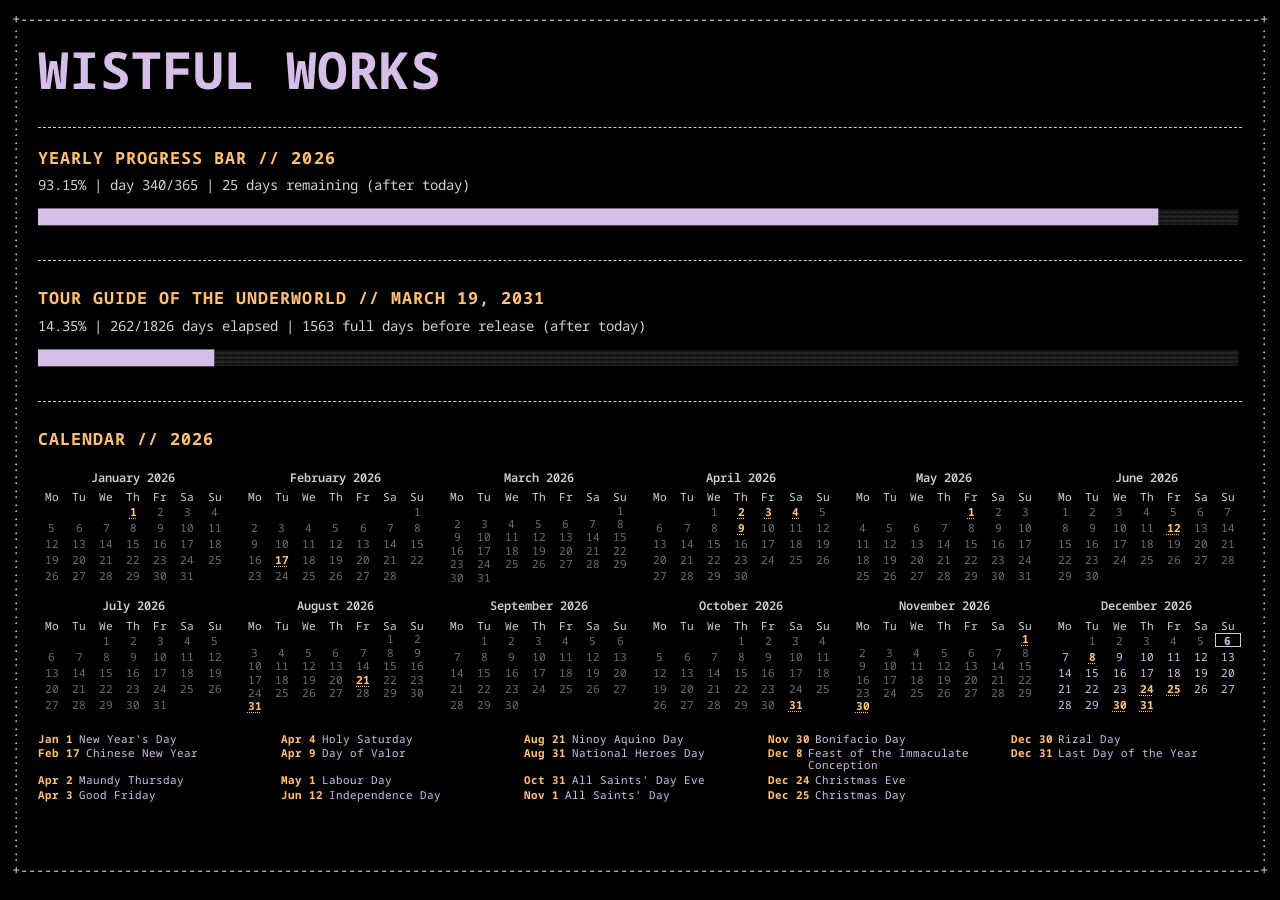
==== wistfulworks/index.html @ 4505aec5 "Add Wistful Works" ====
<!doctype html>
<html lang="en">
<head>
    <meta charset="utf-8">
    <meta name="viewport" content="width=device-width, initial-scale=1">
    <title>WIS✝FUL WORKS</title>
    <link rel="preconnect" href="https://fonts.googleapis.com">
    <link rel="preconnect" href="https://fonts.gstatic.com" crossorigin>
    <link href="https://fonts.googleapis.com/css2?family=Noto+Sans+Mono:wght@400;700&display=swap" rel="stylesheet">
    <link rel="stylesheet" href="styles.css">
    <script src="script.js" defer></script>
</head>
<body>
    <pre id="page-frame" aria-hidden="true"></pre>
    <main>
        <h1>WISTFUL WORKS</h1>
        <section class="year-section">
            <h2 id="year-title"></h2>
            <p id="year-details" class="details"></p>
            <div id="year-bar" class="bar" role="progressbar"
                 aria-label="Year progress" aria-valuemin="0" aria-valuemax="100"></div>
        </section>

        <section class="divided">
            <h2>TOUR GUIDE OF THE UNDERWORLD // MARCH 19, 2031</h2>
            <p id="game-details" class="details"></p>
            <div id="game-bar" class="bar" role="progressbar"
                 aria-label="Game progress" aria-valuemin="0" aria-valuemax="100"></div>
        </section>

        <section class="divided calendar-section">
            <h2 id="calendar-title"></h2>
            <div id="calendar"></div>
            <section class="holiday-section" aria-label="Philippine public holidays">
                <ul id="holiday-list" class="holiday-list" aria-label="2026 public holidays"></ul>
                <p id="holiday-status" class="holiday-status" role="status" hidden></p>
            </section>
        </section>
    </main>
</body>
</html>
---- wistfulworks/styles.css ----
:root {
    --background: #000000;
    --title: #d5bee7;
    --text: #ffc078;
    --muted: #d1d1d1;
    --line: #d1d1d1;
    --filled: #d5bee7;
    --empty: #6f6c6f;
    --calendar-date: #d5bee7;
    --holiday: #ffc078;
    --holiday-name: #d5bee7;
}

* {
    box-sizing: border-box;
}

html,
body {
    height: 100%;
    margin: 0;
}

body {
    background: var(--background);
    color: var(--text);
    font-family: "Noto Sans Mono", ui-monospace, SFMono-Regular, Menlo, Consolas, monospace;
    font-size: clamp(9px, min(1.2vw, 1.55dvh), 14px);
    line-height: 1.5;
}

#page-frame {
    position: fixed;
    z-index: 0;
    inset: 12px;
    margin: 0;
    color: var(--line);
    font: inherit;
    font-size: 1em;
    line-height: 1;
    pointer-events: none;
    user-select: none;
    white-space: pre;
}

main {
    position: relative;
    z-index: 1;
    display: flex;
    flex-direction: column;
    height: 100vh;
    height: 100dvh;
    padding: min(32px, 4dvh) min(48px, 3vw) min(18px, 2dvh);
}

h1 {
    min-height: min(51.2px, 6.4dvh);
    margin: min(12px, 1.5dvh) 0 min(32px, 3.5dvh);
    color: var(--title);
    font-size: 51.2px;
    font-weight: 700;
    line-height: 1;
}

.year-section {
    margin-top: 0;
    border-top: 1px dashed var(--line);
    padding-top: min(20px, 2.4dvh);
}

section {
    flex-shrink: 0;
    min-width: 0;
}

h2 {
    margin: 0 0 0.45em;
    font: inherit;
    font-size: 1.2em;
    font-weight: 700;
    letter-spacing: 0.06em;
    line-height: 1.2;
}

#calendar-title {
    margin-bottom: 1.2em;
}

.divided {
    margin-top: min(36px, 4dvh);
    border-top: 1px dashed var(--line);
    padding-top: min(28px, 3dvh);
}

.details {
    margin: 0;
    color: var(--muted);
    overflow-wrap: anywhere;
}

.bar {
    margin-top: 1em;
    font-size: min(1em, 2.6cqi);
    line-height: 1;
    white-space: nowrap;
    container-type: inline-size;
}

.bar .filled {
    color: var(--filled);
}

.bar .empty {
    color: var(--empty);
}

.calendar-section {
    display: flex;
    flex: 1;
    flex-direction: column;
    min-height: 0;
}

#calendar {
    display: grid;
    flex: 0 0 auto;
    grid-template-columns: repeat(6, minmax(0, 1fr));
    grid-template-rows: repeat(2, max-content);
    gap: min(14px, 1.5dvh) min(14px, 1vw);
    align-content: start;
    min-height: 0;
}

.holiday-section {
    display: flex;
    flex: 1;
    flex-direction: column;
    min-height: 0;
    margin-top: min(12px, 1.5dvh);
    padding-top: min(8px, 1dvh);
    padding-bottom: min(20px, 2.4dvh);
}

.holiday-list {
    display: grid;
    flex: 0 0 auto;
    grid-template-columns: repeat(5, minmax(0, 1fr));
    grid-template-rows: repeat(4, max-content);
    grid-auto-flow: column;
    align-items: start;
    gap: 0.25em min(12px, 1vw);
    margin: 0;
    padding: 0;
    list-style: none;
    font-size: 0.78em;
    line-height: 1.1;
}

.holiday-list li {
    display: flex;
    gap: 0.5em;
    min-width: 0;
}

.holiday-date {
    flex: 0 0 auto;
    color: var(--holiday);
    font-weight: 700;
}

.holiday-list li span:last-child {
    min-width: 0;
    color: var(--holiday-name);
    overflow-wrap: anywhere;
}

.holiday-status {
    margin: 0.4em 0 0;
    color: var(--muted);
    font-size: 0.75em;
}

.month {
    display: flex;
    flex-direction: column;
    min-width: 0;
    min-height: 0;
}

.month h3 {
    margin: 0 0 0.3em;
    color: var(--muted);
    font: inherit;
    font-size: 0.86em;
    font-weight: 600;
    text-align: center;
}

table {
    width: 100%;
    height: 100%;
    min-height: 0;
    border-collapse: collapse;
    table-layout: fixed;
    font-size: 0.8em;
    line-height: 1.2;
}

th,
td {
    padding: 0;
    text-align: center;
}

td {
    color: var(--calendar-date);
}

th {
    color: var(--muted);
    font-weight: normal;
}

.past {
    color: #6f6c6f;
}

.holiday {
    color: var(--holiday);
    font-weight: 700;
    text-decoration: underline dotted;
    text-underline-offset: 2px;
}

.today {
    font-weight: 700;
    outline: 1px solid var(--line);
    outline-offset: -2px;
}

@media (max-width: 1100px) {
    #calendar {
        grid-template-columns: repeat(4, minmax(0, 1fr));
        grid-template-rows: repeat(3, max-content);
    }

    .holiday-list {
        flex: 0 0 auto;
        grid-template-columns: repeat(3, minmax(0, 1fr));
        grid-template-rows: repeat(6, max-content);
        align-items: start;
        gap: 0.25em min(12px, 1vw);
    }

}

@media (max-width: 760px) {
    main {
        padding-top: min(24px, 3dvh);
    }

    #page-frame {
        display: none;
    }

    body {
        font-size: clamp(8px, min(2.4vw, 1.4dvh), 12px);
    }

    .divided {
        margin-top: min(24px, 2.5dvh);
        padding-top: min(20px, 2dvh);
    }

    #calendar {
        grid-template-columns: repeat(2, minmax(0, 1fr));
        grid-template-rows: repeat(6, max-content);
    }

    .holiday-list {
        flex: 0 0 auto;
        grid-template-columns: repeat(2, minmax(0, 1fr));
        grid-template-rows: repeat(9, max-content);
    }

}
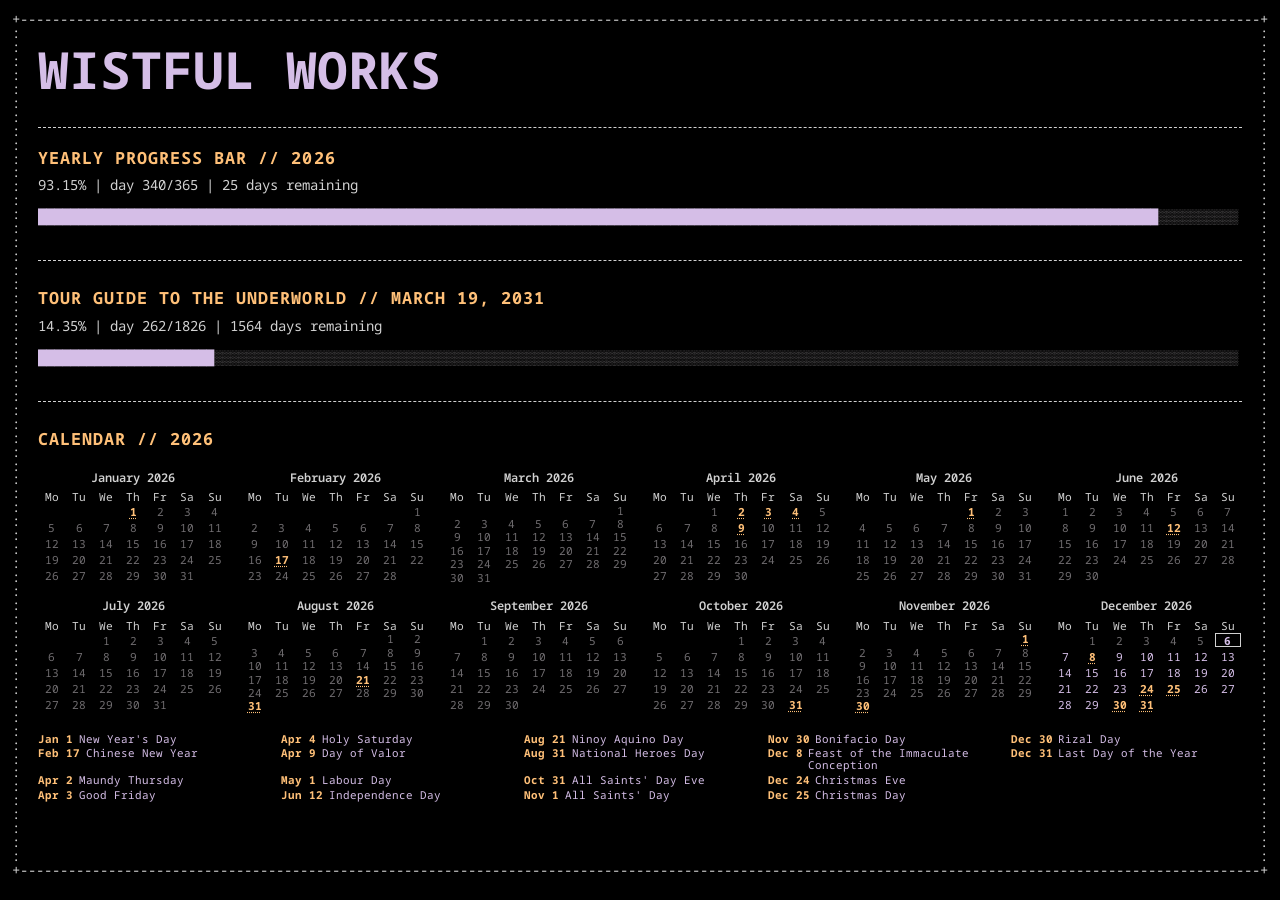
==== commit 209169b0: "Tour Guide to the Underworld" ====
--- a/wistfulworks/index.html
+++ b/wistfulworks/index.html
@@ -22,7 +22,7 @@
         </section>
 
         <section class="divided">
-            <h2>TOUR GUIDE OF THE UNDERWORLD // MARCH 19, 2031</h2>
+            <h2>TOUR GUIDE TO THE UNDERWORLD // MARCH 19, 2031</h2>
             <p id="game-details" class="details"></p>
             <div id="game-bar" class="bar" role="progressbar"
                  aria-label="Game progress" aria-valuemin="0" aria-valuemax="100"></div>
